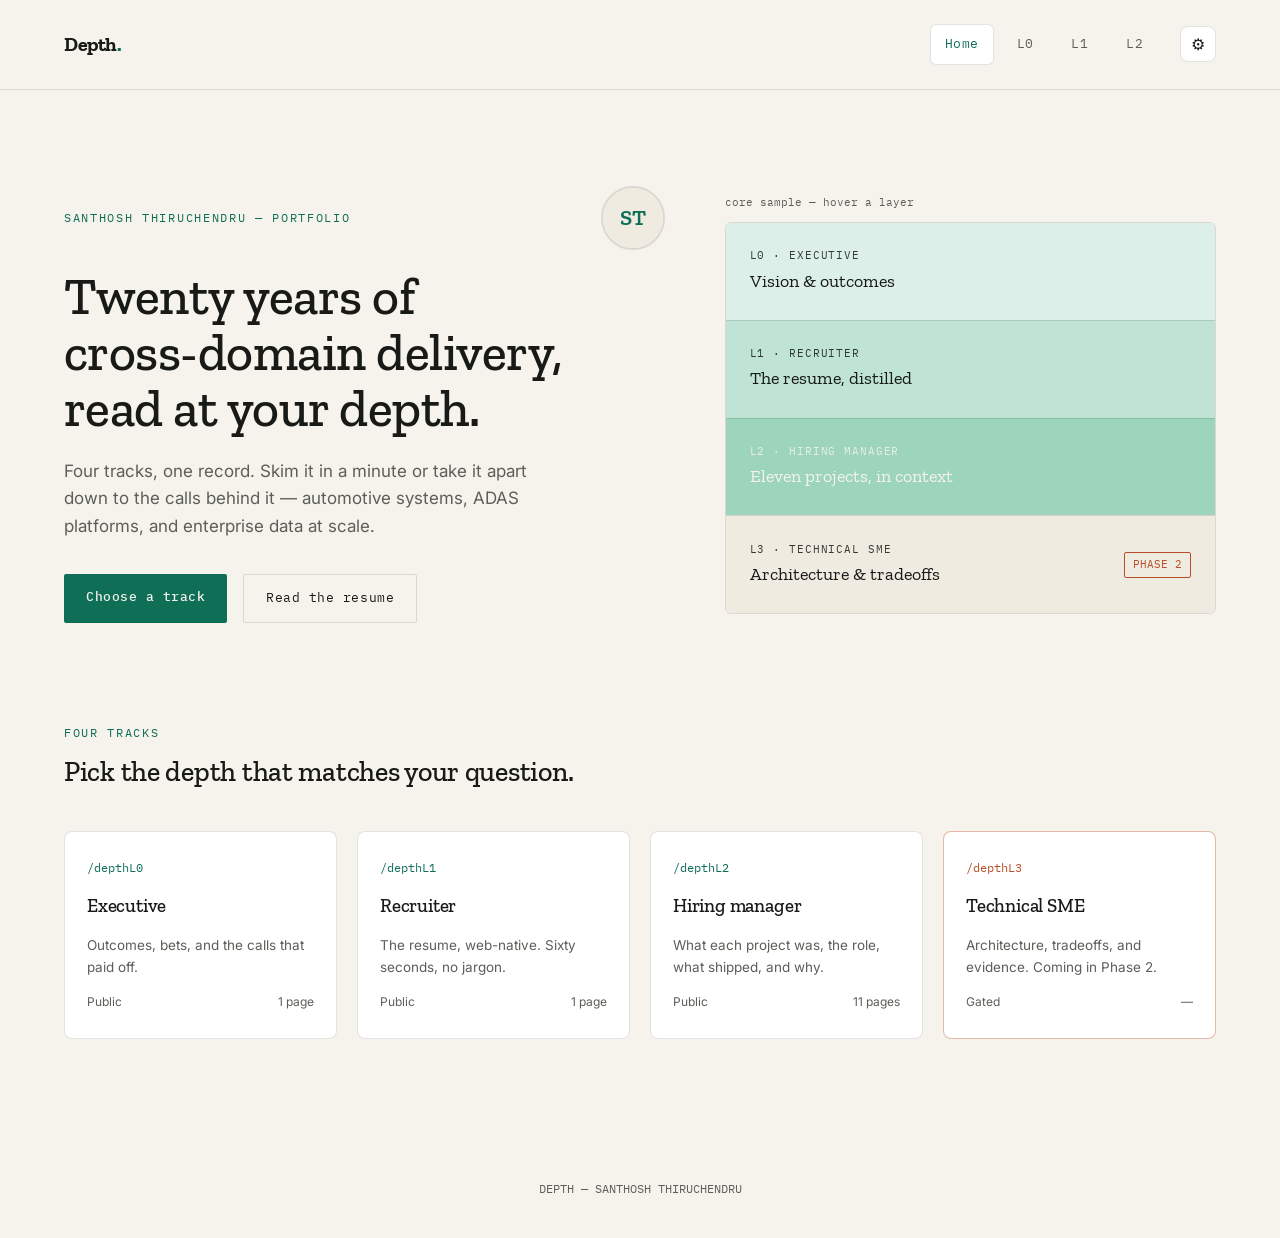
==== index.html @ c5866581 "Refactor page headers into shared component Extract L1-specific header styles into reusable .page-he" ====
<!DOCTYPE html>
<html lang="en" data-theme="teal" data-mode="dark" data-size="md" data-layout="normal" data-cb="off">
<head>
<meta charset="UTF-8">
<meta name="viewport" content="width=device-width, initial-scale=1.0">
<title>Depth — Santhosh Thiruchendru</title>
<meta name="description" content="Twenty years of cross-domain delivery, read at your depth.">
<link rel="preconnect" href="https://fonts.googleapis.com">
<link rel="preconnect" href="https://fonts.gstatic.com" crossorigin>
<link href="https://fonts.googleapis.com/css2?family=Zilla+Slab:wght@400;500;600;700&family=Inter:wght@400;500;600&family=IBM+Plex+Mono:wght@400;500&display=swap" rel="stylesheet">
<link rel="stylesheet" href="/assets/css/tokens.css">
<link rel="stylesheet" href="/assets/css/reset.css">
<link rel="stylesheet" href="/assets/css/layout.css">
<link rel="stylesheet" href="/assets/css/home.css">
</head>
<body>

<nav>
  <a class="wordmark" href="/">Depth<span>.</span></a>
  <div class="navlinks">
    <a class="tab" href="/" aria-current="true">Home</a>
    <a class="tab" href="/depthL0/">L0</a>
    <a class="tab" href="/depthL1/">L1</a>
    <a class="tab" href="/depthL2/">L2</a>
    <button class="gearbtn" id="gearbtn" aria-label="Open display settings" aria-expanded="false">⚙</button>
  </div>
</nav>

<div class="settings" id="settingsPanel" role="dialog" aria-label="Display settings">
  <h4>Color theme</h4>
  <div class="swatchrow" role="group" aria-label="Color theme">
    <button class="swatch sw-teal" data-theme="teal" aria-label="Teal theme"></button>
    <button class="swatch sw-slate" data-theme="slate" aria-label="Slate theme"></button>
    <button class="swatch sw-amber" data-theme="amber" aria-label="Amber theme"></button>
    <button class="swatch sw-forest" data-theme="forest" aria-label="Forest theme"></button>
    <button class="swatch sw-indigo" data-theme="indigo" aria-label="Indigo theme"></button>
  </div>
  <h4>Colorblind-safe mode</h4>
  <div class="togglerow"><label for="cbToggle">Blue / orange palette</label>
    <label class="switch"><input type="checkbox" id="cbToggle"><span class="slider"></span></label></div>
  <h4>Text size</h4>
  <div class="segrow" role="group" aria-label="Text size">
    <button class="seg" data-size="sm">S</button><button class="seg" data-size="md">M</button>
    <button class="seg" data-size="lg">L</button><button class="seg" data-size="xl">XL</button>
  </div>
  <h4>Layout width</h4>
  <div class="segrow" role="group" aria-label="Layout width">
    <button class="seg" data-layout="narrow">Narrow</button>
    <button class="seg" data-layout="normal">Normal</button>
    <button class="seg" data-layout="wide">Wide</button>
  </div>
  <h4>Appearance</h4>
  <div class="segrow" role="group" aria-label="Appearance mode">
    <button class="seg" data-appear="auto">Auto</button>
    <button class="seg" data-appear="light">Light</button>
    <button class="seg" data-appear="dark">Dark</button>
  </div>
  <div class="modeStatus" id="modeStatus">Auto — checking local sunrise/sunset…</div>
</div>

<main>
<section class="hero">
  <div>
    <div class="page-header" style="margin-bottom:18px;">
      <div class="page-header-text">
        <div class="eyebrow">Santhosh Thiruchendru — portfolio</div>
      </div>
      <div class="page-photo" aria-hidden="true">
        <svg viewBox="0 0 140 140" xmlns="http://www.w3.org/2000/svg">
          <rect width="140" height="140" fill="var(--bg2)"/>
          <text x="70" y="86" text-anchor="middle" font-family="Zilla Slab, serif" font-size="52" font-weight="600" fill="var(--accent)">ST</text>
        </svg>
      </div>
    </div>
    <h1>Twenty years of<br>cross-domain delivery,<br>read at your depth.</h1>
    <p>Four tracks, one record. Skim it in a minute or take it apart down to the calls behind it — automotive systems, ADAS platforms, and enterprise data at scale.</p>
    <div class="ctarow">
      <a class="btn btn-primary" href="/depthL0/">Choose a track</a>
      <a class="btn btn-ghost" href="/depthL1/">Read the resume</a>
    </div>
  </div>
  <div class="core">
    <div class="core-label">core sample — hover a layer</div>
    <div class="strata">
      <a class="band band-0" href="/depthL0/"><div><div class="tag">L0 · EXECUTIVE</div><div class="name">Vision &amp; outcomes</div></div></a>
      <a class="band band-1" href="/depthL1/"><div><div class="tag">L1 · RECRUITER</div><div class="name">The resume, distilled</div></div></a>
      <a class="band band-2" href="/depthL2/"><div><div class="tag">L2 · HIRING MANAGER</div><div class="name">Eleven projects, in context</div></div></a>
      <div class="band band-3"><div><div class="tag">L3 · TECHNICAL SME</div><div class="name">Architecture &amp; tradeoffs</div></div><div class="lock">PHASE 2</div></div>
    </div>
  </div>
</section>

<section class="tracks">
  <div class="sectionhead"><div class="eyebrow">Four tracks</div><h2>Pick the depth that matches your question.</h2></div>
  <div class="cardgrid">
    <a class="card" href="/depthL0/"><div class="path">/depthL0</div><h3>Executive</h3><p>Outcomes, bets, and the calls that paid off.</p><div class="foot"><span>Public</span><span>1 page</span></div></a>
    <a class="card" href="/depthL1/"><div class="path">/depthL1</div><h3>Recruiter</h3><p>The resume, web-native. Sixty seconds, no jargon.</p><div class="foot"><span>Public</span><span>1 page</span></div></a>
    <a class="card" href="/depthL2/"><div class="path">/depthL2</div><h3>Hiring manager</h3><p>What each project was, the role, what shipped, and why.</p><div class="foot"><span>Public</span><span>11 pages</span></div></a>
    <div class="card gated"><div class="path">/depthL3</div><h3>Technical SME</h3><p>Architecture, tradeoffs, and evidence. Coming in Phase 2.</p><div class="foot"><span>Gated</span><span>—</span></div></div>
  </div>
</section>
</main>

<footer><p>DEPTH — SANTHOSH THIRUCHENDRU</p></footer>

<script src="/assets/js/theme.js"></script>
<script src="/assets/js/sun.js"></script>
<script src="/assets/js/nav.js"></script>
</body>
</html>
---- assets/css/tokens.css ----
/* ===================================================================
   Depth — design tokens
   Theme = accent hue. Mode = light/dark neutrals. These compose
   independently so any theme works in either mode.
   =================================================================== */

/* ---- neutrals by mode ---- */
[data-mode="dark"]{
  --bg0:#10151A; --bg1:#1A2226; --bg2:#212B2F;
  --ink:#ECE8DE; --ink-muted:#9CA3A0; --line:rgba(236,232,222,0.12);
  --shadow: 0 8px 30px rgba(0,0,0,0.35);
}
[data-mode="light"]{
  --bg0:#F6F3EC; --bg1:#FFFFFF; --bg2:#EFEBE1;
  --ink:#171A16; --ink-muted:#5B5F58; --line:rgba(23,26,22,0.12);
  --shadow: 0 8px 24px rgba(23,26,22,0.08);
}

/* ---- accent + strata bands, by theme x mode ---- */
[data-theme="teal"][data-mode="dark"]{ --accent:#22A47E; --coral:#D9673C; --band1:#1B3C33; --band2:#1F5B49; --band3:#26805F; }
[data-theme="teal"][data-mode="light"]{ --accent:#0F6E56; --coral:#B84E27; --band1:#DCEFE8; --band2:#BFE3D5; --band3:#9CD4BC; }

[data-theme="slate"][data-mode="dark"]{ --accent:#6C9BD1; --coral:#D9673C; --band1:#1E2C3A; --band2:#26405A; --band3:#2E5A82; }
[data-theme="slate"][data-mode="light"]{ --accent:#2F5C91; --coral:#B84E27; --band1:#DCE6F2; --band2:#C0D4EC; --band3:#9EBFE3; }

[data-theme="amber"][data-mode="dark"]{ --accent:#D99A3C; --coral:#B14EDA; --band1:#3A2E1B; --band2:#5A461F; --band3:#826023; }
[data-theme="amber"][data-mode="light"]{ --accent:#A9660F; --coral:#8E3AB8; --band1:#F2E6D2; --band2:#ECD5A6; --band3:#E3BE72; }

[data-theme="forest"][data-mode="dark"]{ --accent:#5FA35A; --coral:#D9673C; --band1:#1E331B; --band2:#2C4E27; --band3:#3C6E34; }
[data-theme="forest"][data-mode="light"]{ --accent:#2E5F2C; --coral:#B84E27; --band1:#E1EEDF; --band2:#C6E1C2; --band3:#A5D19E; }

[data-theme="indigo"][data-mode="dark"]{ --accent:#8B7FD1; --coral:#D99A3C; --band1:#251E3A; --band2:#332B57; --band3:#453A7D; }
[data-theme="indigo"][data-mode="light"]{ --accent:#5A4CA0; --coral:#A9660F; --band1:#E7E3F5; --band2:#D2C9ED; --band3:#B7A8E1; }

/* ---- colorblind-safe override (fixed blue / orange, layers on top of any theme) ---- */
[data-cb="on"][data-mode="dark"]{ --accent:#4C93FF; --coral:#F5A524; }
[data-cb="on"][data-mode="light"]{ --accent:#1D5FD1; --coral:#B36B00; }

/* ---- text size ---- */
[data-size="sm"]{ --fs:14.5px; }
[data-size="md"]{ --fs:16px; }
[data-size="lg"]{ --fs:18px; }
[data-size="xl"]{ --fs:20.5px; }

/* ---- layout width ---- */
[data-layout="narrow"]{ --cw:720px; }
[data-layout="normal"]{ --cw:1080px; }
[data-layout="wide"]{ --cw:1320px; }
---- assets/css/layout.css ----
/* ---------- NAV ---------- */
nav{
  display:flex; justify-content:space-between; align-items:center; padding:24px 64px;
  border-bottom:1px solid var(--line); position:sticky; top:0;
  background:color-mix(in srgb, var(--bg0) 90%, transparent); backdrop-filter:blur(6px); z-index:20;
}
.wordmark{ font-family:'Zilla Slab', serif; font-size:1.25rem; font-weight:700; letter-spacing:-0.02em; text-decoration:none; }
.wordmark span{ color:var(--accent); }
.navlinks{ display:flex; gap:8px; align-items:center; }
.navlinks a.tab{
  font-family:'IBM Plex Mono', monospace; font-size:0.8125rem; letter-spacing:0.03em; color:var(--ink-muted);
  text-decoration:none; padding:9px 14px; border-radius:6px; border:1px solid transparent;
}
.navlinks a.tab[aria-current="true"]{ background:var(--bg1); color:var(--accent); border-color:var(--line); }
.gearbtn{ background:var(--bg1); border:1px solid var(--line); color:var(--ink); width:36px; height:36px; border-radius:8px; cursor:pointer; font-size:1rem; margin-left:14px; }

/* ---------- settings panel ---------- */
.settings{
  position:fixed; top:74px; right:64px; width:300px; background:var(--bg1); border:1px solid var(--line);
  border-radius:12px; padding:20px; box-shadow:var(--shadow); z-index:30; display:none;
}
.settings.open{ display:block; }
.settings h4{ font-family:'IBM Plex Mono',monospace; font-size:0.7rem; letter-spacing:0.1em; text-transform:uppercase; color:var(--ink-muted); margin:14px 0 8px; }
.settings h4:first-child{ margin-top:0; }
.swatchrow{ display:flex; gap:8px; flex-wrap:wrap; }
.swatch{ width:28px; height:28px; border-radius:50%; border:2px solid transparent; cursor:pointer; padding:0; }
.swatch[aria-pressed="true"]{ border-color:var(--ink); }
.sw-teal{background:#22A47E;} .sw-slate{background:#6C9BD1;} .sw-amber{background:#D99A3C;} .sw-forest{background:#5FA35A;} .sw-indigo{background:#8B7FD1;}
.segrow{ display:flex; gap:6px; }
.seg{ flex:1; font-family:'IBM Plex Mono',monospace; font-size:0.72rem; padding:7px 4px; border-radius:6px; border:1px solid var(--line); background:var(--bg2); color:var(--ink-muted); cursor:pointer; }
.seg[aria-pressed="true"]{ background:var(--accent); color:var(--bg0); border-color:var(--accent); }
.togglerow{ display:flex; align-items:center; justify-content:space-between; }
.togglerow label{ font-size:0.85rem; }
.modeStatus{ font-family:'IBM Plex Mono',monospace; font-size:0.68rem; color:var(--ink-muted); margin-top:8px; line-height:1.5; }
.switch{ position:relative; width:38px; height:22px; }
.switch input{ opacity:0; width:0; height:0; }
.slider{ position:absolute; inset:0; background:var(--bg2); border:1px solid var(--line); border-radius:22px; cursor:pointer; transition:.2s; }
.slider::before{ content:""; position:absolute; width:16px; height:16px; left:2px; top:2px; background:var(--ink-muted); border-radius:50%; transition:.2s; }
input:checked + .slider{ background:var(--accent); }
input:checked + .slider::before{ transform:translateX(16px); background:var(--bg0); }

/* ---------- shared "screen" wrapper used by L0 / L1 / L2 ---------- */
.divider{ display:flex; align-items:center; gap:18px; padding:0 64px; max-width:1280px; margin:60px auto 0; }
.divider .line{ flex:1; height:1px; background:var(--line); }
.divider .label{ font-family:'IBM Plex Mono', monospace; font-size:0.6875rem; color:var(--ink-muted); letter-spacing:0.1em; text-transform:uppercase; }
.screenwrap{ padding:24px 64px 100px; max-width:1280px; margin:0 auto; }
.screen{ background:var(--bg1); border:1px solid var(--line); border-radius:10px; overflow:hidden; }
.screen-chrome{ display:flex; gap:6px; padding:14px 18px; border-bottom:1px solid var(--line); }
.dot{ width:9px; height:9px; border-radius:50%; background:var(--line); }

footer{ text-align:center; padding:40px; color:var(--ink-muted); font-size:0.75rem; font-family:'IBM Plex Mono',monospace; }

/* ---------- shared photo header, used on home / L0 / L1 / L2 ---------- */
.page-header{ display:flex; justify-content:space-between; align-items:flex-start; gap:32px; margin-bottom:6px; }
.page-header-text{ flex:1; min-width:0; }
.page-photo{ flex-shrink:0; width:120px; height:120px; border-radius:50%; overflow:hidden; border:2px solid var(--line); }
.page-photo svg{ display:block; width:100%; height:100%; }

@media (max-width:900px){
  nav{ padding:18px 24px; }
  .divider,.screenwrap{ padding-left:24px; padding-right:24px; }
  .settings{ right:20px; left:20px; width:auto; }
  .page-header{ flex-direction:column-reverse; align-items:flex-start; gap:20px; }
  .page-photo{ width:88px; height:88px; }
}
---- assets/css/home.css ----
.hero{ display:grid; grid-template-columns:1.1fr 0.9fr; gap:60px; padding:96px 64px 80px; max-width:1280px; margin:0 auto; align-items:center; }
.hero h1{ font-size:3.25rem; line-height:1.08; margin:18px 0 22px; }
.hero p{ font-size:1.0625rem; color:var(--ink-muted); max-width:46ch; }
.ctarow{ display:flex; gap:16px; margin-top:34px; }
.btn{ font-family:'IBM Plex Mono', monospace; font-size:0.8125rem; letter-spacing:0.04em; padding:13px 22px; border-radius:2px; text-decoration:none; display:inline-block; border:none; cursor:pointer; }
.btn-primary{ background:var(--accent); color:var(--bg0); font-weight:500; }
.btn-ghost{ border:1px solid var(--line); color:var(--ink); background:none; }

.core{ position:relative; height:420px; display:flex; flex-direction:column; }
.core-label{ font-family:'IBM Plex Mono',monospace; font-size:0.6875rem; color:var(--ink-muted); margin-bottom:10px; }
.strata{ flex:1; border-radius:6px; overflow:hidden; border:1px solid var(--line); display:flex; flex-direction:column; }
.band{ position:relative; flex:1; display:flex; align-items:center; padding:0 24px; border-top:1px solid var(--line); transition:flex .25s ease; text-decoration:none; }
.band:first-child{ border-top:none; }
.band:hover{ flex:1.5; }
.band .tag{ font-family:'IBM Plex Mono', monospace; font-size:0.6875rem; letter-spacing:0.08em; opacity:.85; }
.band .name{ font-family:'Zilla Slab', serif; font-size:1.125rem; margin-top:2px; }
.band-0{ background:var(--band1); color:var(--ink); }
.band-1{ background:var(--band2); color:var(--ink); }
.band-2{ background:var(--band3); color:var(--bg0); }
.band-3{ background:var(--bg2); color:var(--ink); display:flex; justify-content:space-between; align-items:center; cursor:default; }
.band-3 .lock{ font-family:'IBM Plex Mono', monospace; font-size:0.6875rem; color:var(--coral); border:1px solid var(--coral); padding:3px 8px; border-radius:2px; }

.tracks{ max-width:1280px; margin:0 auto; padding:20px 64px 100px; }
.tracks .sectionhead{ margin-bottom:36px; }
.tracks .sectionhead h2{ font-size:1.75rem; margin-top:8px; }
.cardgrid{ display:grid; grid-template-columns:repeat(4,1fr); gap:20px; }
.card{ background:var(--bg1); border:1px solid var(--line); border-radius:8px; padding:26px 22px; display:flex; flex-direction:column; gap:14px; min-height:200px; text-decoration:none; color:var(--ink); }
.card .path{ font-family:'IBM Plex Mono', monospace; font-size:0.75rem; color:var(--accent); }
.card h3{ font-size:1.1875rem; }
.card p{ font-size:0.8438rem; color:var(--ink-muted); flex:1; }
.card .foot{ font-size:0.75rem; color:var(--ink-muted); display:flex; justify-content:space-between; align-items:center; }
.card.gated{ border-color:color-mix(in srgb, var(--coral) 40%, transparent); }
.card.gated .path{ color:var(--coral); }

@media (max-width:900px){
  .hero{ grid-template-columns:1fr; padding:56px 24px; }
  .cardgrid{ grid-template-columns:1fr 1fr; }
  .tracks{ padding:20px 24px 60px; }
}

/* photo is compact in the hero — it sits above a large headline, shouldn't compete */
.hero .page-photo{ width:64px; height:64px; }
.hero .page-header{ align-items:center; }
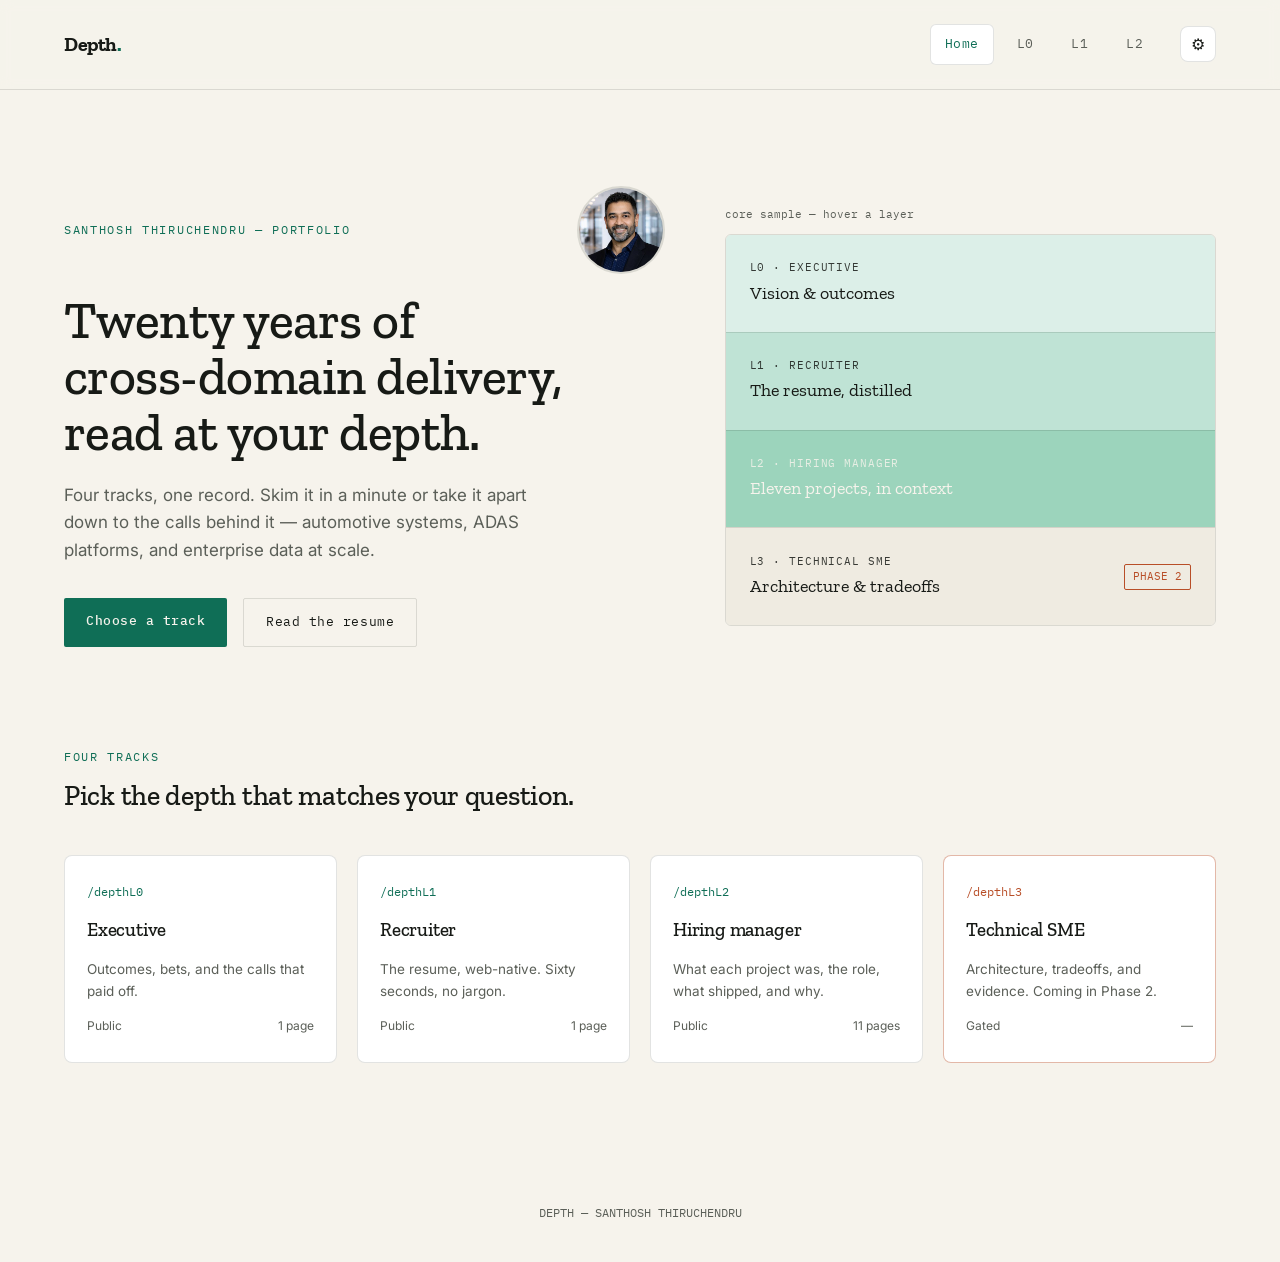
==== commit 9034452a: "Replace SVG avatars with headshot image Replace placeholder SVG initials with an actual headshot pho" ====
--- a/index.html
+++ b/index.html
@@ -66,10 +66,7 @@
         <div class="eyebrow">Santhosh Thiruchendru — portfolio</div>
       </div>
       <div class="page-photo" aria-hidden="true">
-        <svg viewBox="0 0 140 140" xmlns="http://www.w3.org/2000/svg">
-          <rect width="140" height="140" fill="var(--bg2)"/>
-          <text x="70" y="86" text-anchor="middle" font-family="Zilla Slab, serif" font-size="52" font-weight="600" fill="var(--accent)">ST</text>
-        </svg>
+        <img src="/assets/img/headshot.jpg" alt="Santhosh Thiruchendru" loading="lazy">
       </div>
     </div>
     <h1>Twenty years of<br>cross-domain delivery,<br>read at your depth.</h1>
--- a/assets/css/layout.css
+++ b/assets/css/layout.css
@@ -53,13 +53,13 @@
 /* ---------- shared photo header, used on home / L0 / L1 / L2 ---------- */
 .page-header{ display:flex; justify-content:space-between; align-items:flex-start; gap:32px; margin-bottom:6px; }
 .page-header-text{ flex:1; min-width:0; }
-.page-photo{ flex-shrink:0; width:120px; height:120px; border-radius:50%; overflow:hidden; border:2px solid var(--line); }
-.page-photo svg{ display:block; width:100%; height:100%; }
+.page-photo{ flex-shrink:0; width:160px; height:160px; border-radius:50%; overflow:hidden; border:2px solid var(--line); }
+.page-photo svg, .page-photo img{ display:block; width:100%; height:100%; object-fit:cover; }
 
 @media (max-width:900px){
   nav{ padding:18px 24px; }
   .divider,.screenwrap{ padding-left:24px; padding-right:24px; }
   .settings{ right:20px; left:20px; width:auto; }
   .page-header{ flex-direction:column-reverse; align-items:flex-start; gap:20px; }
-  .page-photo{ width:88px; height:88px; }
+  .page-photo{ width:110px; height:110px; }
 }
--- a/assets/css/home.css
+++ b/assets/css/home.css
@@ -39,5 +39,5 @@
 }
 
 /* photo is compact in the hero — it sits above a large headline, shouldn't compete */
-.hero .page-photo{ width:64px; height:64px; }
+.hero .page-photo{ width:88px; height:88px; }
 .hero .page-header{ align-items:center; }
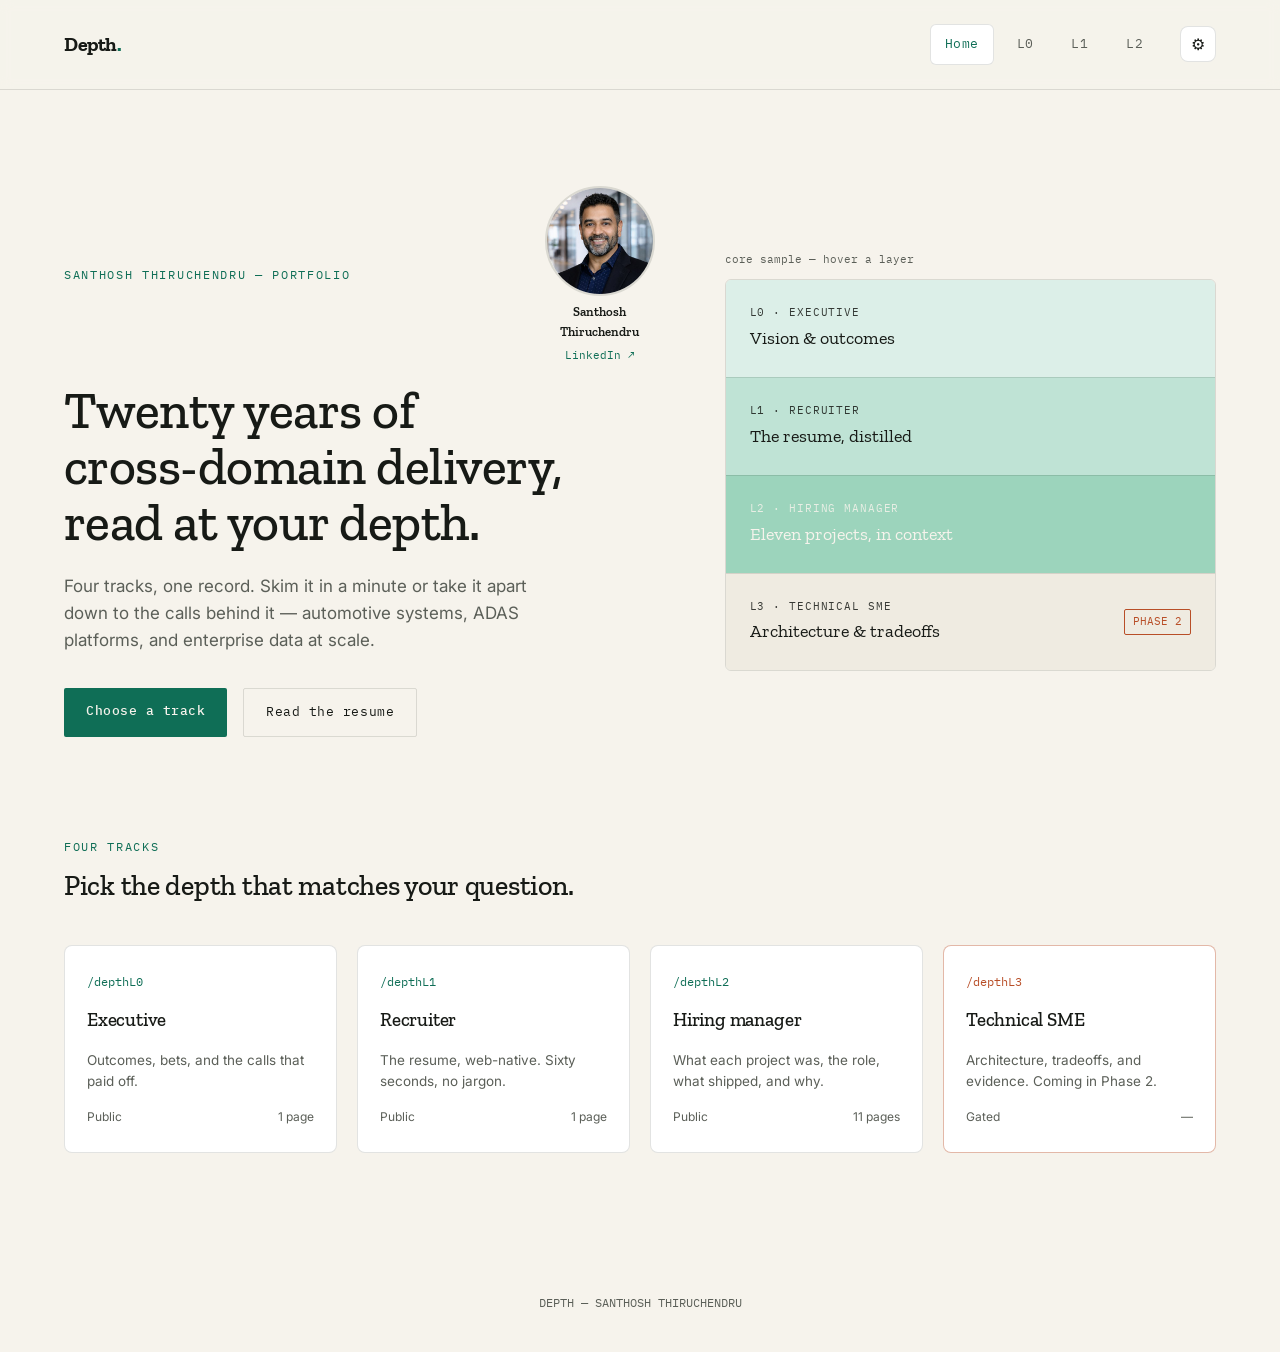
==== commit 7e1b6706: "Add certification badges and expand header with bio Introduces a certification badges system with dy" ====
--- a/index.html
+++ b/index.html
@@ -65,8 +65,14 @@
       <div class="page-header-text">
         <div class="eyebrow">Santhosh Thiruchendru — portfolio</div>
       </div>
-      <div class="page-photo" aria-hidden="true">
-        <img src="/assets/img/headshot.jpg" alt="Santhosh Thiruchendru" loading="lazy">
+      <div class="page-photo-wrap">
+        <div class="page-photo">
+          <img src="/assets/img/headshot.jpg" alt="Santhosh Thiruchendru" loading="lazy">
+        </div>
+        <div class="page-bio">
+          <div class="bio-name">Santhosh Thiruchendru</div>
+          <a class="bio-link" href="https://linkedin.com/in/s-thiru" target="_blank" rel="noopener">LinkedIn &#8599;</a>
+        </div>
       </div>
     </div>
     <h1>Twenty years of<br>cross-domain delivery,<br>read at your depth.</h1>
@@ -98,10 +104,13 @@
 </section>
 </main>
 
+<div class="badges" id="badgeRow"></div>
+
 <footer><p>DEPTH — SANTHOSH THIRUCHENDRU</p></footer>
 
 <script src="/assets/js/theme.js"></script>
 <script src="/assets/js/sun.js"></script>
 <script src="/assets/js/nav.js"></script>
+<script src="/assets/js/badges.js"></script>
 </body>
 </html>
--- a/assets/css/layout.css
+++ b/assets/css/layout.css
@@ -53,13 +53,28 @@
 /* ---------- shared photo header, used on home / L0 / L1 / L2 ---------- */
 .page-header{ display:flex; justify-content:space-between; align-items:flex-start; gap:32px; margin-bottom:6px; }
 .page-header-text{ flex:1; min-width:0; }
-.page-photo{ flex-shrink:0; width:160px; height:160px; border-radius:50%; overflow:hidden; border:2px solid var(--line); }
+.page-photo-wrap{ flex-shrink:0; width:220px; display:flex; flex-direction:column; align-items:center; text-align:center; gap:10px; }
+.page-photo{ width:200px; height:200px; border-radius:50%; overflow:hidden; border:2px solid var(--line); }
 .page-photo svg, .page-photo img{ display:block; width:100%; height:100%; object-fit:cover; }
+.page-bio{ display:flex; flex-direction:column; align-items:center; gap:4px; }
+.bio-name{ font-family:'Zilla Slab',serif; font-weight:600; font-size:1rem; color:var(--ink); }
+.bio-link{ font-family:'IBM Plex Mono',monospace; font-size:0.75rem; color:var(--accent); text-decoration:none; }
+.bio-link:hover{ text-decoration:underline; }
+.bio-edu{ font-size:0.68rem; line-height:1.55; color:var(--ink-muted); max-width:210px; }
+
+/* ---------- certification badges, shown above the footer on every page ---------- */
+.badges{ display:flex; flex-wrap:wrap; justify-content:center; align-items:center; gap:28px; padding:36px 24px; border-top:1px solid var(--line); }
+.badges img{ height:64px; width:auto; opacity:0.88; transition:opacity .2s ease; }
+.badges img:hover{ opacity:1; }
+.badges:empty{ display:none; }
 
 @media (max-width:900px){
   nav{ padding:18px 24px; }
   .divider,.screenwrap{ padding-left:24px; padding-right:24px; }
   .settings{ right:20px; left:20px; width:auto; }
-  .page-header{ flex-direction:column-reverse; align-items:flex-start; gap:20px; }
-  .page-photo{ width:110px; height:110px; }
+  .page-header{ flex-direction:column-reverse; align-items:center; gap:20px; }
+  .page-photo-wrap{ width:auto; }
+  .page-photo{ width:140px; height:140px; }
+  .badges{ gap:20px; padding:28px 20px; }
+  .badges img{ height:52px; }
 }
--- a/assets/css/home.css
+++ b/assets/css/home.css
@@ -38,6 +38,9 @@
   .tracks{ padding:20px 24px 60px; }
 }
 
-/* photo is compact in the hero — it sits above a large headline, shouldn't compete */
-.hero .page-photo{ width:88px; height:88px; }
+/* photo + bio are compact in the hero — it sits above a large headline, shouldn't compete */
+.hero .page-photo{ width:110px; height:110px; }
+.hero .page-photo-wrap{ width:130px; gap:6px; }
+.hero .bio-name{ font-size:0.8rem; }
+.hero .bio-link{ font-size:0.68rem; }
 .hero .page-header{ align-items:center; }
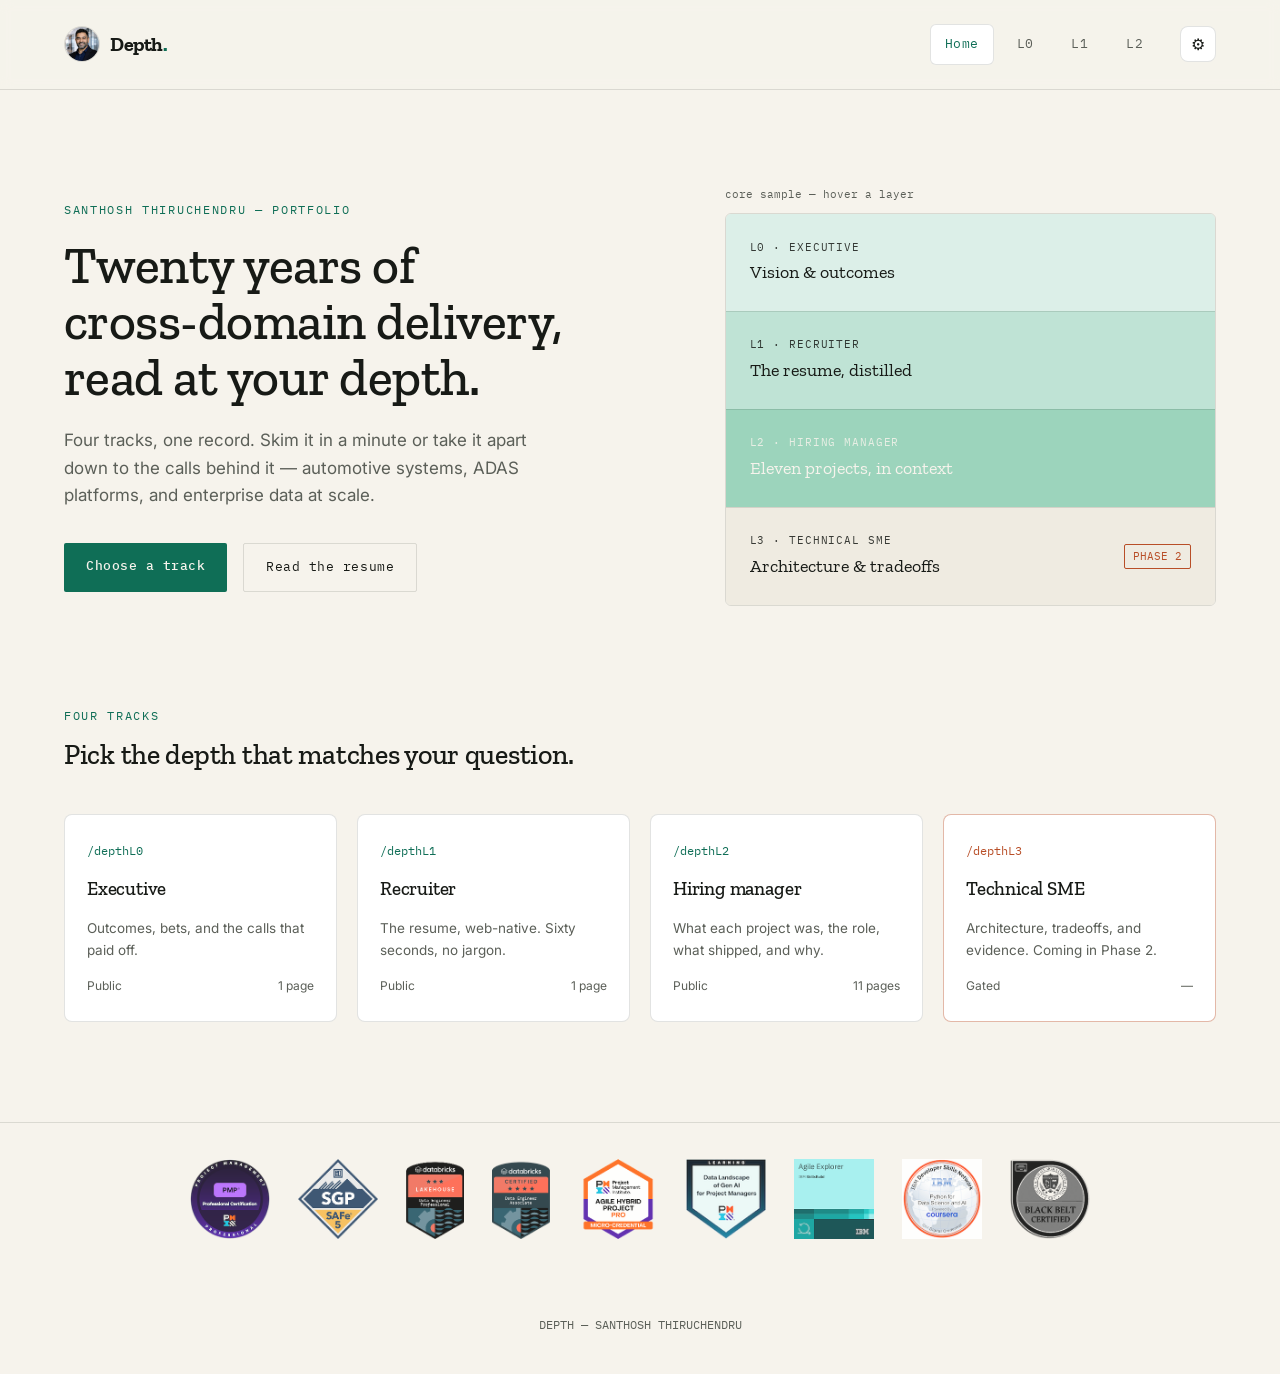
==== commit 84e05c52: "Move profile photo to navbar, inline bio section Refactor layout structure: moved profile photo from" ====
--- a/index.html
+++ b/index.html
@@ -16,7 +16,7 @@
 <body>
 
 <nav>
-  <a class="wordmark" href="/">Depth<span>.</span></a>
+  <a class="navbrand" href="/"><span class="navphoto"><img src="/assets/img/headshot.jpg" alt=""></span><span class="wordmark">Depth<span>.</span></span></a>
   <div class="navlinks">
     <a class="tab" href="/" aria-current="true">Home</a>
     <a class="tab" href="/depthL0/">L0</a>
@@ -61,20 +61,7 @@
 <main>
 <section class="hero">
   <div>
-    <div class="page-header" style="margin-bottom:18px;">
-      <div class="page-header-text">
-        <div class="eyebrow">Santhosh Thiruchendru — portfolio</div>
-      </div>
-      <div class="page-photo-wrap">
-        <div class="page-photo">
-          <img src="/assets/img/headshot.jpg" alt="Santhosh Thiruchendru" loading="lazy">
-        </div>
-        <div class="page-bio">
-          <div class="bio-name">Santhosh Thiruchendru</div>
-          <a class="bio-link" href="https://linkedin.com/in/s-thiru" target="_blank" rel="noopener">LinkedIn &#8599;</a>
-        </div>
-      </div>
-    </div>
+    <div class="eyebrow">Santhosh Thiruchendru — portfolio</div>
     <h1>Twenty years of<br>cross-domain delivery,<br>read at your depth.</h1>
     <p>Four tracks, one record. Skim it in a minute or take it apart down to the calls behind it — automotive systems, ADAS platforms, and enterprise data at scale.</p>
     <div class="ctarow">
--- a/assets/css/layout.css
+++ b/assets/css/layout.css
@@ -4,7 +4,10 @@
   border-bottom:1px solid var(--line); position:sticky; top:0;
   background:color-mix(in srgb, var(--bg0) 90%, transparent); backdrop-filter:blur(6px); z-index:20;
 }
-.wordmark{ font-family:'Zilla Slab', serif; font-size:1.25rem; font-weight:700; letter-spacing:-0.02em; text-decoration:none; }
+.navbrand{ display:flex; align-items:center; gap:10px; text-decoration:none; }
+.navbrand .navphoto{ width:36px; height:36px; border-radius:50%; overflow:hidden; border:1.5px solid var(--line); flex-shrink:0; }
+.navbrand .navphoto img{ display:block; width:100%; height:100%; object-fit:cover; }
+.wordmark{ font-family:'Zilla Slab', serif; font-size:1.25rem; font-weight:700; letter-spacing:-0.02em; }
 .wordmark span{ color:var(--accent); }
 .navlinks{ display:flex; gap:8px; align-items:center; }
 .navlinks a.tab{
@@ -51,20 +54,19 @@
 footer{ text-align:center; padding:40px; color:var(--ink-muted); font-size:0.75rem; font-family:'IBM Plex Mono',monospace; }
 
 /* ---------- shared photo header, used on home / L0 / L1 / L2 ---------- */
-.page-header{ display:flex; justify-content:space-between; align-items:flex-start; gap:32px; margin-bottom:6px; }
-.page-header-text{ flex:1; min-width:0; }
-.page-photo-wrap{ flex-shrink:0; width:220px; display:flex; flex-direction:column; align-items:center; text-align:center; gap:10px; }
-.page-photo{ width:200px; height:200px; border-radius:50%; overflow:hidden; border:2px solid var(--line); }
-.page-photo svg, .page-photo img{ display:block; width:100%; height:100%; object-fit:cover; }
-.page-bio{ display:flex; flex-direction:column; align-items:center; gap:4px; }
-.bio-name{ font-family:'Zilla Slab',serif; font-weight:600; font-size:1rem; color:var(--ink); }
+.page-header{ margin-bottom:6px; }
+.page-header-text{ min-width:0; }
+.page-bio-inline{ display:flex; align-items:baseline; flex-wrap:wrap; gap:10px; margin:10px 0 18px; }
+.bio-name{ font-family:'Zilla Slab',serif; font-weight:600; font-size:0.95rem; color:var(--ink); }
 .bio-link{ font-family:'IBM Plex Mono',monospace; font-size:0.75rem; color:var(--accent); text-decoration:none; }
 .bio-link:hover{ text-decoration:underline; }
-.bio-edu{ font-size:0.68rem; line-height:1.55; color:var(--ink-muted); max-width:210px; }
+.bio-edu{ display:flex; flex-wrap:wrap; gap:4px 14px; font-size:0.75rem; color:var(--ink-muted); width:100%; margin-top:2px; }
+.bio-edu-item{ white-space:nowrap; }
+.bio-edu-item::before{ content:"—"; margin-right:6px; color:var(--accent); }
 
 /* ---------- certification badges, shown above the footer on every page ---------- */
 .badges{ display:flex; flex-wrap:wrap; justify-content:center; align-items:center; gap:28px; padding:36px 24px; border-top:1px solid var(--line); }
-.badges img{ height:64px; width:auto; opacity:0.88; transition:opacity .2s ease; }
+.badges img{ height:80px; width:auto; opacity:0.88; transition:opacity .2s ease; }
 .badges img:hover{ opacity:1; }
 .badges:empty{ display:none; }
 
@@ -72,9 +74,8 @@
   nav{ padding:18px 24px; }
   .divider,.screenwrap{ padding-left:24px; padding-right:24px; }
   .settings{ right:20px; left:20px; width:auto; }
-  .page-header{ flex-direction:column-reverse; align-items:center; gap:20px; }
-  .page-photo-wrap{ width:auto; }
-  .page-photo{ width:140px; height:140px; }
+  .bio-edu{ gap:2px; }
+  .bio-edu-item{ white-space:normal; }
   .badges{ gap:20px; padding:28px 20px; }
-  .badges img{ height:52px; }
+  .badges img{ height:64px; }
 }
--- a/assets/css/home.css
+++ b/assets/css/home.css
@@ -37,10 +37,3 @@
   .cardgrid{ grid-template-columns:1fr 1fr; }
   .tracks{ padding:20px 24px 60px; }
 }
-
-/* photo + bio are compact in the hero — it sits above a large headline, shouldn't compete */
-.hero .page-photo{ width:110px; height:110px; }
-.hero .page-photo-wrap{ width:130px; gap:6px; }
-.hero .bio-name{ font-size:0.8rem; }
-.hero .bio-link{ font-size:0.68rem; }
-.hero .page-header{ align-items:center; }
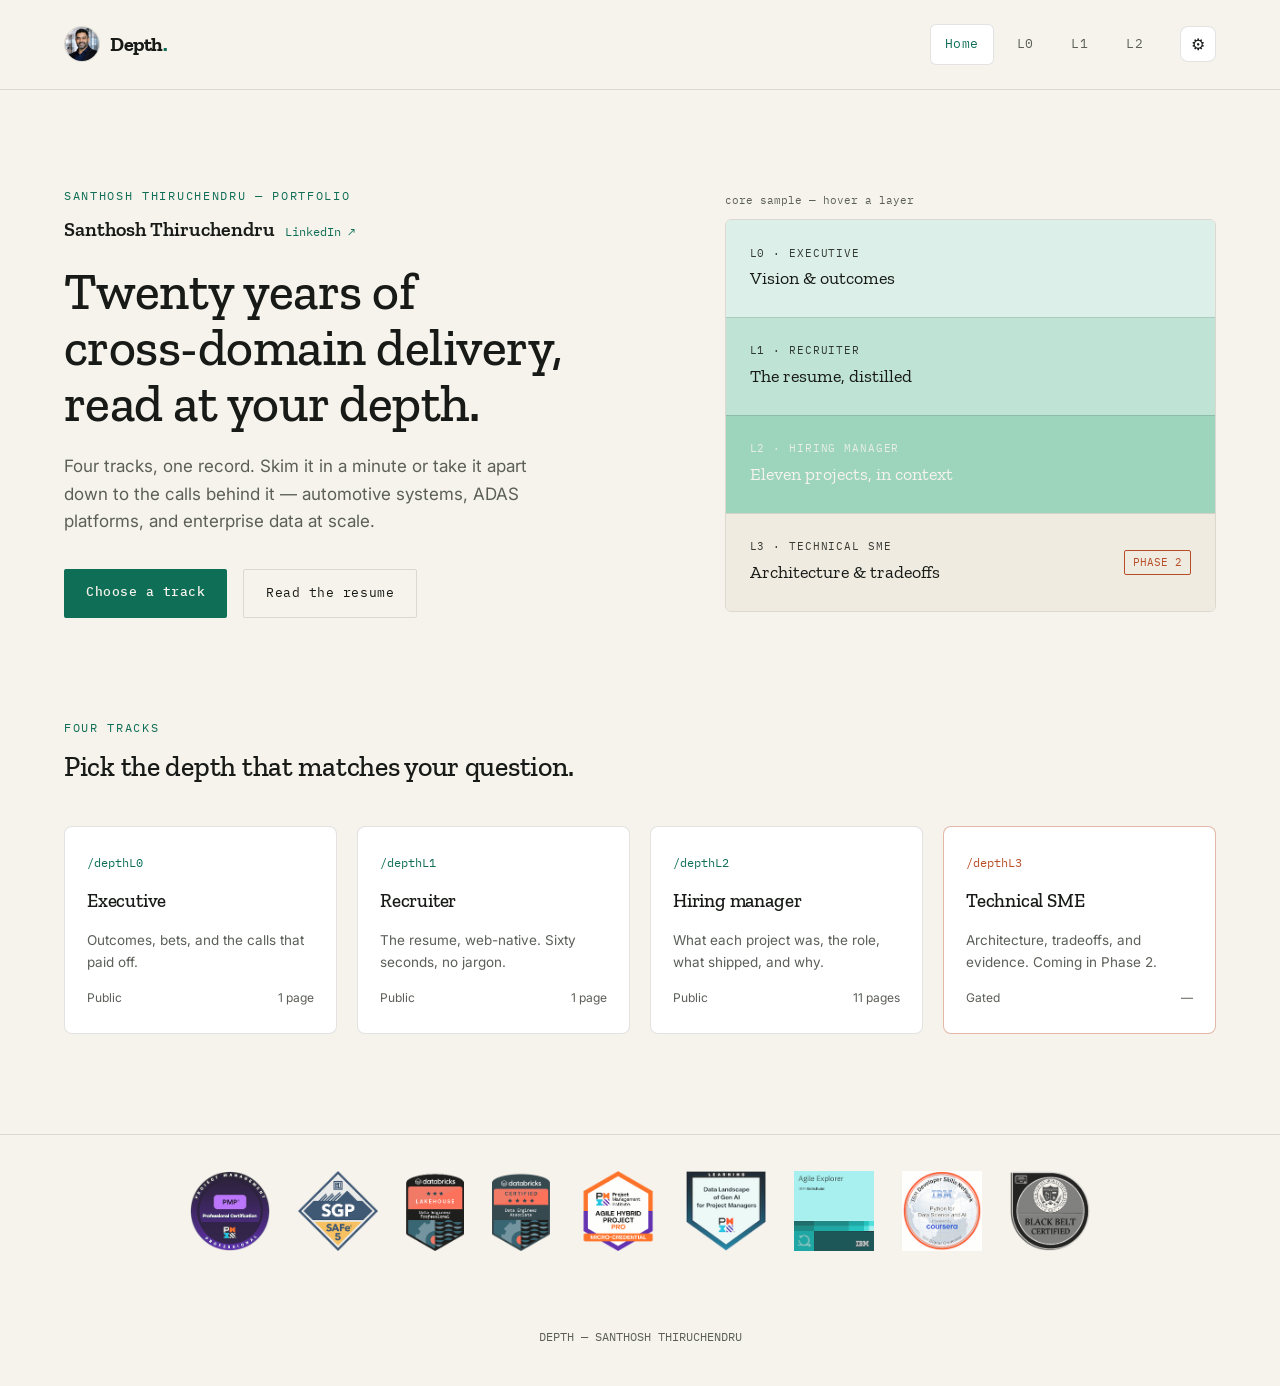
==== commit 2483d22d: "Enhance portfolio header with company links Split project organization display into separate company" ====
--- a/index.html
+++ b/index.html
@@ -62,6 +62,10 @@
 <section class="hero">
   <div>
     <div class="eyebrow">Santhosh Thiruchendru — portfolio</div>
+    <div class="page-bio-inline" style="margin:8px 0 4px;">
+      <span class="bio-name">Santhosh Thiruchendru</span>
+      <a class="bio-link" href="https://linkedin.com/in/s-thiru" target="_blank" rel="noopener">LinkedIn &#8599;</a>
+    </div>
     <h1>Twenty years of<br>cross-domain delivery,<br>read at your depth.</h1>
     <p>Four tracks, one record. Skim it in a minute or take it apart down to the calls behind it — automotive systems, ADAS platforms, and enterprise data at scale.</p>
     <div class="ctarow">
--- a/assets/css/layout.css
+++ b/assets/css/layout.css
@@ -47,7 +47,10 @@
 .divider .line{ flex:1; height:1px; background:var(--line); }
 .divider .label{ font-family:'IBM Plex Mono', monospace; font-size:0.6875rem; color:var(--ink-muted); letter-spacing:0.1em; text-transform:uppercase; }
 .screenwrap{ padding:24px 64px 100px; max-width:1280px; margin:0 auto; }
-.screen{ background:var(--bg1); border:1px solid var(--line); border-radius:10px; overflow:hidden; }
+.screen{ background:var(--bg1); border:1px solid var(--line); border-radius:10px; overflow:hidden; position:relative; }
+.screen-photo{ position:absolute; top:0; right:0; width:290px; height:230px; z-index:1; }
+.screen-photo img{ display:block; width:100%; height:100%; object-fit:cover; }
+@media (max-width:900px){ .screen-photo{ display:none; } }
 .screen-chrome{ display:flex; gap:6px; padding:14px 18px; border-bottom:1px solid var(--line); }
 .dot{ width:9px; height:9px; border-radius:50%; background:var(--line); }
 
@@ -57,7 +60,7 @@
 .page-header{ margin-bottom:6px; }
 .page-header-text{ min-width:0; }
 .page-bio-inline{ display:flex; align-items:baseline; flex-wrap:wrap; gap:10px; margin:10px 0 18px; }
-.bio-name{ font-family:'Zilla Slab',serif; font-weight:600; font-size:0.95rem; color:var(--ink); }
+.bio-name{ font-family:'Zilla Slab',serif; font-weight:600; font-size:1.25rem; color:var(--ink); }
 .bio-link{ font-family:'IBM Plex Mono',monospace; font-size:0.75rem; color:var(--accent); text-decoration:none; }
 .bio-link:hover{ text-decoration:underline; }
 .bio-edu{ display:flex; flex-wrap:wrap; gap:4px 14px; font-size:0.75rem; color:var(--ink-muted); width:100%; margin-top:2px; }
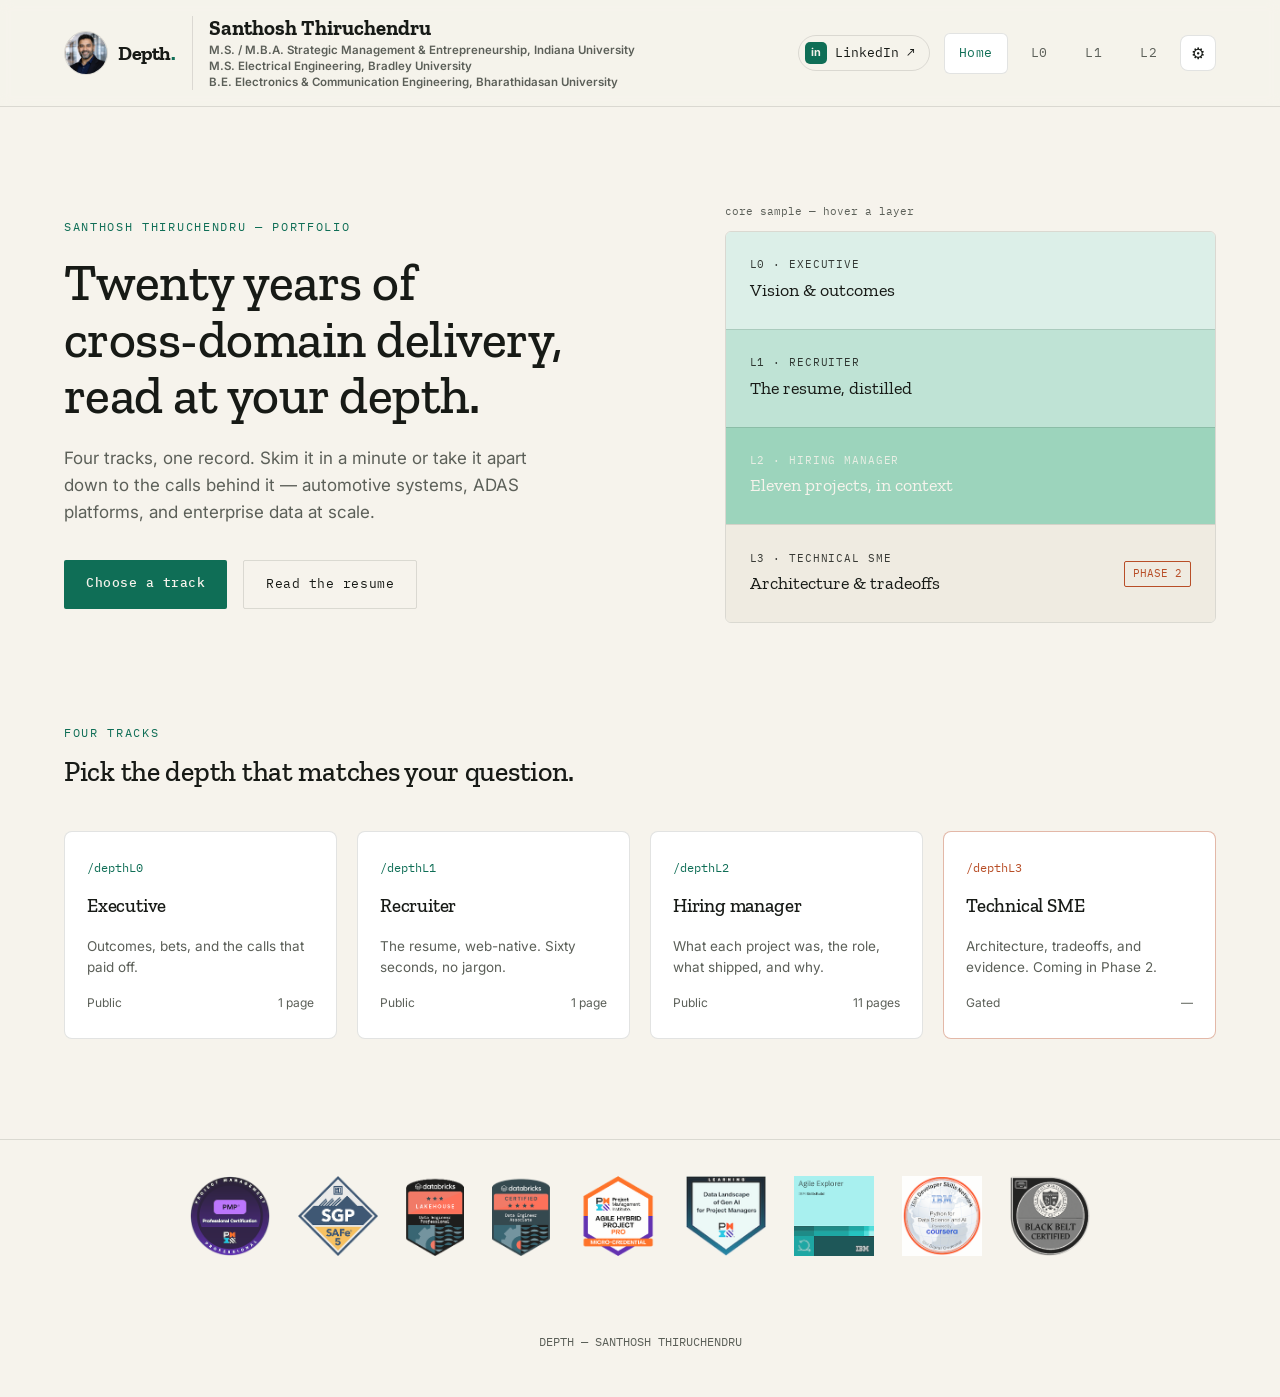
==== commit ab74a44e: "Redesign nav with identity section and consolidate bio Move name, education, and LinkedIn to persist" ====
--- a/index.html
+++ b/index.html
@@ -16,13 +16,26 @@
 <body>
 
 <nav>
-  <a class="navbrand" href="/"><span class="navphoto"><img src="/assets/img/headshot.jpg" alt=""></span><span class="wordmark">Depth<span>.</span></span></a>
-  <div class="navlinks">
+  <div class="nav-left">
+    <a class="navbrand" href="/"><span class="navphoto"><img src="/assets/img/headshot.jpg" alt=""></span><span class="wordmark">Depth<span>.</span></span></a>
+    <div class="nav-identity">
+      <span class="nav-name">Santhosh Thiruchendru</span>
+      <div class="nav-edu">
+        <span>M.S. / M.B.A. Strategic Management &amp; Entrepreneurship, Indiana University</span>
+        <span>M.S. Electrical Engineering, Bradley University</span>
+        <span>B.E. Electronics &amp; Communication Engineering, Bharathidasan University</span>
+      </div>
+    </div>
+  </div>
+  <div class="nav-right">
+    <a class="nav-linkedin" href="https://linkedin.com/in/s-thiru" target="_blank" rel="noopener"><span class="li-icon">in</span><span>LinkedIn &#8599;</span></a>
+    <div class="navlinks">
     <a class="tab" href="/" aria-current="true">Home</a>
     <a class="tab" href="/depthL0/">L0</a>
     <a class="tab" href="/depthL1/">L1</a>
     <a class="tab" href="/depthL2/">L2</a>
     <button class="gearbtn" id="gearbtn" aria-label="Open display settings" aria-expanded="false">⚙</button>
+    </div>
   </div>
 </nav>
 
@@ -62,10 +75,7 @@
 <section class="hero">
   <div>
     <div class="eyebrow">Santhosh Thiruchendru — portfolio</div>
-    <div class="page-bio-inline" style="margin:8px 0 4px;">
-      <span class="bio-name">Santhosh Thiruchendru</span>
-      <a class="bio-link" href="https://linkedin.com/in/s-thiru" target="_blank" rel="noopener">LinkedIn &#8599;</a>
-    </div>
+
     <h1>Twenty years of<br>cross-domain delivery,<br>read at your depth.</h1>
     <p>Four tracks, one record. Skim it in a minute or take it apart down to the calls behind it — automotive systems, ADAS platforms, and enterprise data at scale.</p>
     <div class="ctarow">
@@ -97,11 +107,12 @@
 
 <div class="badges" id="badgeRow"></div>
 
-<footer><p>DEPTH — SANTHOSH THIRUCHENDRU</p></footer>
+<footer><p>DEPTH — SANTHOSH THIRUCHENDRU</p><p id="lastUpdated" class="last-updated"></p></footer>
 
 <script src="/assets/js/theme.js"></script>
 <script src="/assets/js/sun.js"></script>
 <script src="/assets/js/nav.js"></script>
+<script src="/assets/js/last-updated.js"></script>
 <script src="/assets/js/badges.js"></script>
 </body>
 </html>
--- a/assets/css/layout.css
+++ b/assets/css/layout.css
@@ -1,25 +1,40 @@
 /* ---------- NAV ---------- */
 nav{
-  display:flex; justify-content:space-between; align-items:center; padding:24px 64px;
+  display:flex; justify-content:space-between; align-items:center; padding:16px 64px; gap:24px; flex-wrap:wrap;
   border-bottom:1px solid var(--line); position:sticky; top:0;
   background:color-mix(in srgb, var(--bg0) 90%, transparent); backdrop-filter:blur(6px); z-index:20;
 }
-.navbrand{ display:flex; align-items:center; gap:10px; text-decoration:none; }
-.navbrand .navphoto{ width:36px; height:36px; border-radius:50%; overflow:hidden; border:1.5px solid var(--line); flex-shrink:0; }
+.nav-left{ display:flex; align-items:center; gap:16px; }
+.navbrand{ display:flex; align-items:center; gap:10px; text-decoration:none; flex-shrink:0; }
+.navbrand .navphoto{ width:44px; height:44px; border-radius:50%; overflow:hidden; border:1.5px solid var(--line); flex-shrink:0; }
 .navbrand .navphoto img{ display:block; width:100%; height:100%; object-fit:cover; }
 .wordmark{ font-family:'Zilla Slab', serif; font-size:1.25rem; font-weight:700; letter-spacing:-0.02em; }
 .wordmark span{ color:var(--accent); }
+.nav-identity{ display:flex; flex-direction:column; gap:2px; padding-left:16px; border-left:1px solid var(--line); }
+.nav-name{ font-family:'Zilla Slab', serif; font-size:1.3rem; font-weight:700; color:var(--ink); line-height:1.15; }
+.nav-edu{ display:flex; flex-direction:column; }
+.nav-edu span{ font-family:'Inter', sans-serif; font-size:0.72rem; font-weight:600; color:var(--ink-muted); line-height:1.4; }
+.nav-right{ display:flex; align-items:center; gap:14px; flex-wrap:wrap; }
+.nav-linkedin{
+  display:flex; align-items:center; gap:8px; text-decoration:none; color:var(--ink);
+  border:1px solid var(--line); border-radius:20px; padding:6px 14px 6px 6px; font-family:'IBM Plex Mono', monospace; font-size:0.8125rem;
+}
+.nav-linkedin:hover{ border-color:var(--accent); }
+.nav-linkedin .li-icon{
+  display:flex; align-items:center; justify-content:center; width:22px; height:22px; border-radius:5px;
+  background:var(--accent); color:var(--bg0); font-family:'Inter',sans-serif; font-weight:700; font-size:0.68rem;
+}
 .navlinks{ display:flex; gap:8px; align-items:center; }
 .navlinks a.tab{
   font-family:'IBM Plex Mono', monospace; font-size:0.8125rem; letter-spacing:0.03em; color:var(--ink-muted);
   text-decoration:none; padding:9px 14px; border-radius:6px; border:1px solid transparent;
 }
 .navlinks a.tab[aria-current="true"]{ background:var(--bg1); color:var(--accent); border-color:var(--line); }
-.gearbtn{ background:var(--bg1); border:1px solid var(--line); color:var(--ink); width:36px; height:36px; border-radius:8px; cursor:pointer; font-size:1rem; margin-left:14px; }
+.gearbtn{ background:var(--bg1); border:1px solid var(--line); color:var(--ink); width:36px; height:36px; border-radius:8px; cursor:pointer; font-size:1rem; }
 
 /* ---------- settings panel ---------- */
 .settings{
-  position:fixed; top:74px; right:64px; width:300px; background:var(--bg1); border:1px solid var(--line);
+  position:fixed; top:100px; right:64px; width:300px; background:var(--bg1); border:1px solid var(--line);
   border-radius:12px; padding:20px; box-shadow:var(--shadow); z-index:30; display:none;
 }
 .settings.open{ display:block; }
@@ -55,6 +70,7 @@
 .dot{ width:9px; height:9px; border-radius:50%; background:var(--line); }
 
 footer{ text-align:center; padding:40px; color:var(--ink-muted); font-size:0.75rem; font-family:'IBM Plex Mono',monospace; }
+footer .last-updated{ margin-top:6px; opacity:0.7; font-size:0.7rem; }
 
 /* ---------- shared photo header, used on home / L0 / L1 / L2 ---------- */
 .page-header{ margin-bottom:6px; }
@@ -74,11 +90,12 @@
 .badges:empty{ display:none; }
 
 @media (max-width:900px){
-  nav{ padding:18px 24px; }
+  nav{ padding:14px 20px; }
+  .nav-identity{ display:none; }
+  .nav-linkedin span:not(.li-icon){ display:none; }
+  .nav-linkedin{ padding:6px; }
   .divider,.screenwrap{ padding-left:24px; padding-right:24px; }
-  .settings{ right:20px; left:20px; width:auto; }
-  .bio-edu{ gap:2px; }
-  .bio-edu-item{ white-space:normal; }
+  .settings{ top:76px; right:20px; left:20px; width:auto; }
   .badges{ gap:20px; padding:28px 20px; }
   .badges img{ height:64px; }
 }
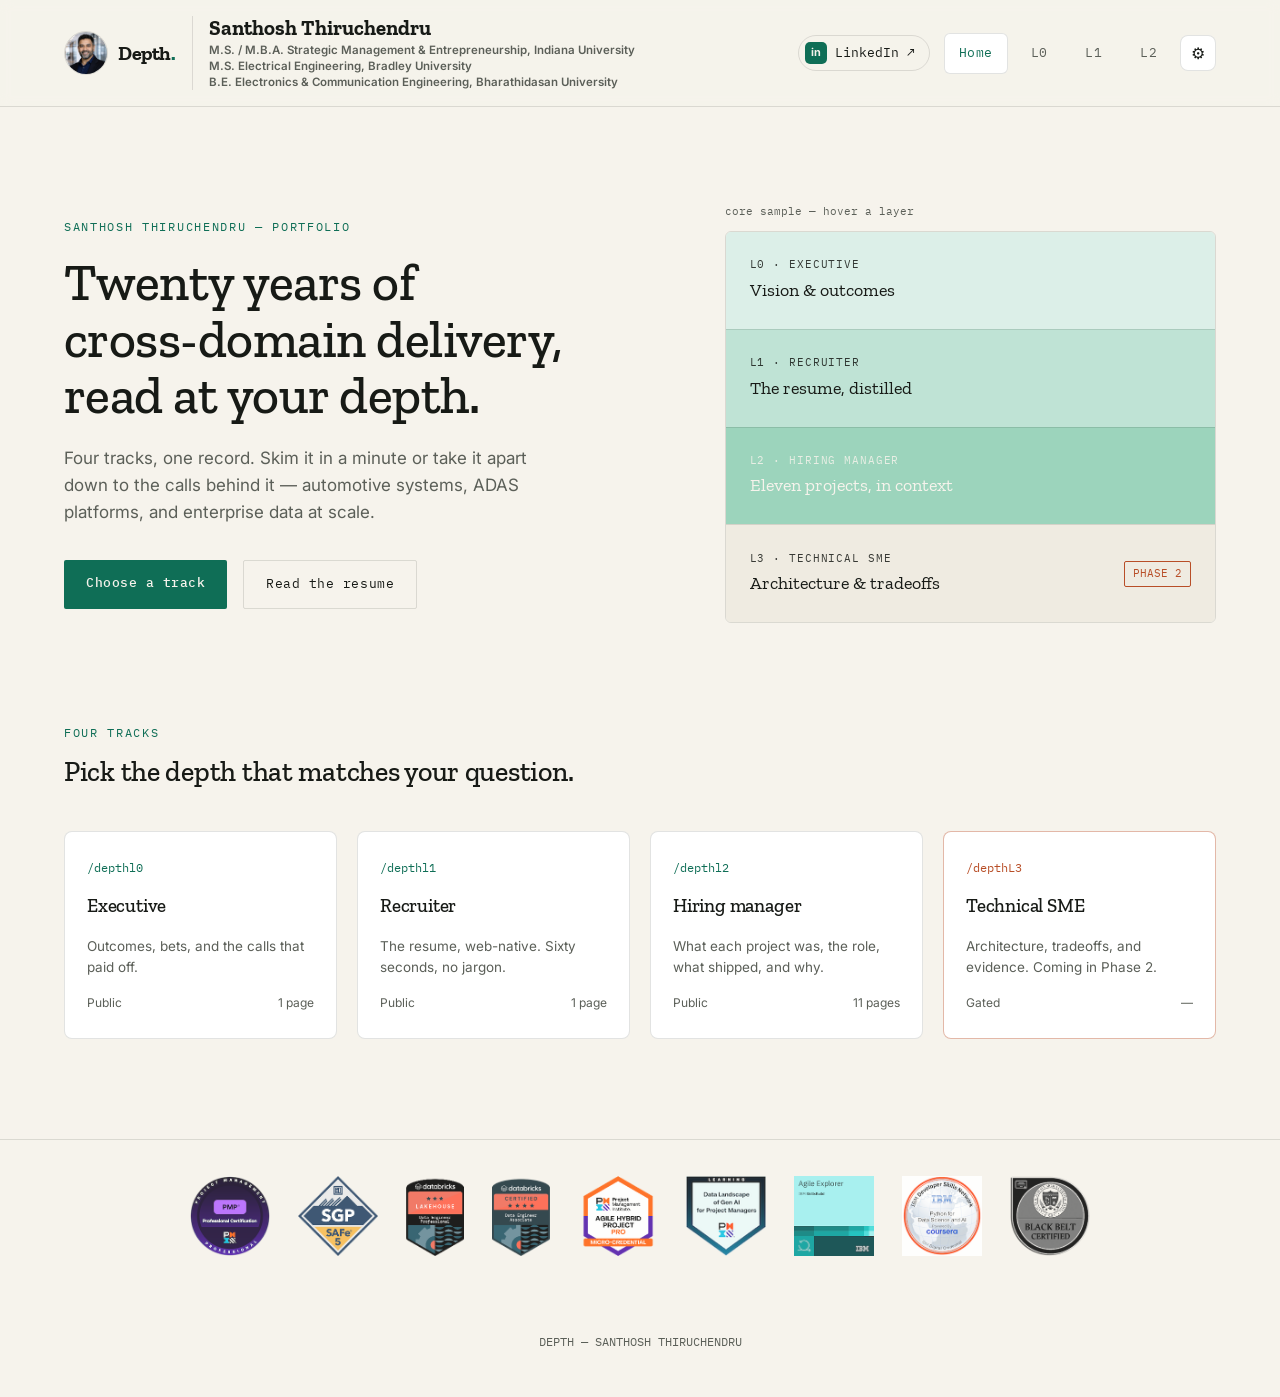
==== commit d4411b11: "Standardize URL paths to lowercase Rename depth portal routes from camelCase (depthL0/L1/L2) to lowe" ====
--- a/index.html
+++ b/index.html
@@ -31,9 +31,9 @@
     <a class="nav-linkedin" href="https://linkedin.com/in/s-thiru" target="_blank" rel="noopener"><span class="li-icon">in</span><span>LinkedIn &#8599;</span></a>
     <div class="navlinks">
     <a class="tab" href="/" aria-current="true">Home</a>
-    <a class="tab" href="/depthL0/">L0</a>
-    <a class="tab" href="/depthL1/">L1</a>
-    <a class="tab" href="/depthL2/">L2</a>
+    <a class="tab" href="/depthl0/">L0</a>
+    <a class="tab" href="/depthl1/">L1</a>
+    <a class="tab" href="/depthl2/">L2</a>
     <button class="gearbtn" id="gearbtn" aria-label="Open display settings" aria-expanded="false">⚙</button>
     </div>
   </div>
@@ -79,16 +79,16 @@
     <h1>Twenty years of<br>cross-domain delivery,<br>read at your depth.</h1>
     <p>Four tracks, one record. Skim it in a minute or take it apart down to the calls behind it — automotive systems, ADAS platforms, and enterprise data at scale.</p>
     <div class="ctarow">
-      <a class="btn btn-primary" href="/depthL0/">Choose a track</a>
-      <a class="btn btn-ghost" href="/depthL1/">Read the resume</a>
+      <a class="btn btn-primary" href="/depthl0/">Choose a track</a>
+      <a class="btn btn-ghost" href="/depthl1/">Read the resume</a>
     </div>
   </div>
   <div class="core">
     <div class="core-label">core sample — hover a layer</div>
     <div class="strata">
-      <a class="band band-0" href="/depthL0/"><div><div class="tag">L0 · EXECUTIVE</div><div class="name">Vision &amp; outcomes</div></div></a>
-      <a class="band band-1" href="/depthL1/"><div><div class="tag">L1 · RECRUITER</div><div class="name">The resume, distilled</div></div></a>
-      <a class="band band-2" href="/depthL2/"><div><div class="tag">L2 · HIRING MANAGER</div><div class="name">Eleven projects, in context</div></div></a>
+      <a class="band band-0" href="/depthl0/"><div><div class="tag">L0 · EXECUTIVE</div><div class="name">Vision &amp; outcomes</div></div></a>
+      <a class="band band-1" href="/depthl1/"><div><div class="tag">L1 · RECRUITER</div><div class="name">The resume, distilled</div></div></a>
+      <a class="band band-2" href="/depthl2/"><div><div class="tag">L2 · HIRING MANAGER</div><div class="name">Eleven projects, in context</div></div></a>
       <div class="band band-3"><div><div class="tag">L3 · TECHNICAL SME</div><div class="name">Architecture &amp; tradeoffs</div></div><div class="lock">PHASE 2</div></div>
     </div>
   </div>
@@ -97,9 +97,9 @@
 <section class="tracks">
   <div class="sectionhead"><div class="eyebrow">Four tracks</div><h2>Pick the depth that matches your question.</h2></div>
   <div class="cardgrid">
-    <a class="card" href="/depthL0/"><div class="path">/depthL0</div><h3>Executive</h3><p>Outcomes, bets, and the calls that paid off.</p><div class="foot"><span>Public</span><span>1 page</span></div></a>
-    <a class="card" href="/depthL1/"><div class="path">/depthL1</div><h3>Recruiter</h3><p>The resume, web-native. Sixty seconds, no jargon.</p><div class="foot"><span>Public</span><span>1 page</span></div></a>
-    <a class="card" href="/depthL2/"><div class="path">/depthL2</div><h3>Hiring manager</h3><p>What each project was, the role, what shipped, and why.</p><div class="foot"><span>Public</span><span>11 pages</span></div></a>
+    <a class="card" href="/depthl0/"><div class="path">/depthl0</div><h3>Executive</h3><p>Outcomes, bets, and the calls that paid off.</p><div class="foot"><span>Public</span><span>1 page</span></div></a>
+    <a class="card" href="/depthl1/"><div class="path">/depthl1</div><h3>Recruiter</h3><p>The resume, web-native. Sixty seconds, no jargon.</p><div class="foot"><span>Public</span><span>1 page</span></div></a>
+    <a class="card" href="/depthl2/"><div class="path">/depthl2</div><h3>Hiring manager</h3><p>What each project was, the role, what shipped, and why.</p><div class="foot"><span>Public</span><span>11 pages</span></div></a>
     <div class="card gated"><div class="path">/depthL3</div><h3>Technical SME</h3><p>Architecture, tradeoffs, and evidence. Coming in Phase 2.</p><div class="foot"><span>Gated</span><span>—</span></div></div>
   </div>
 </section>
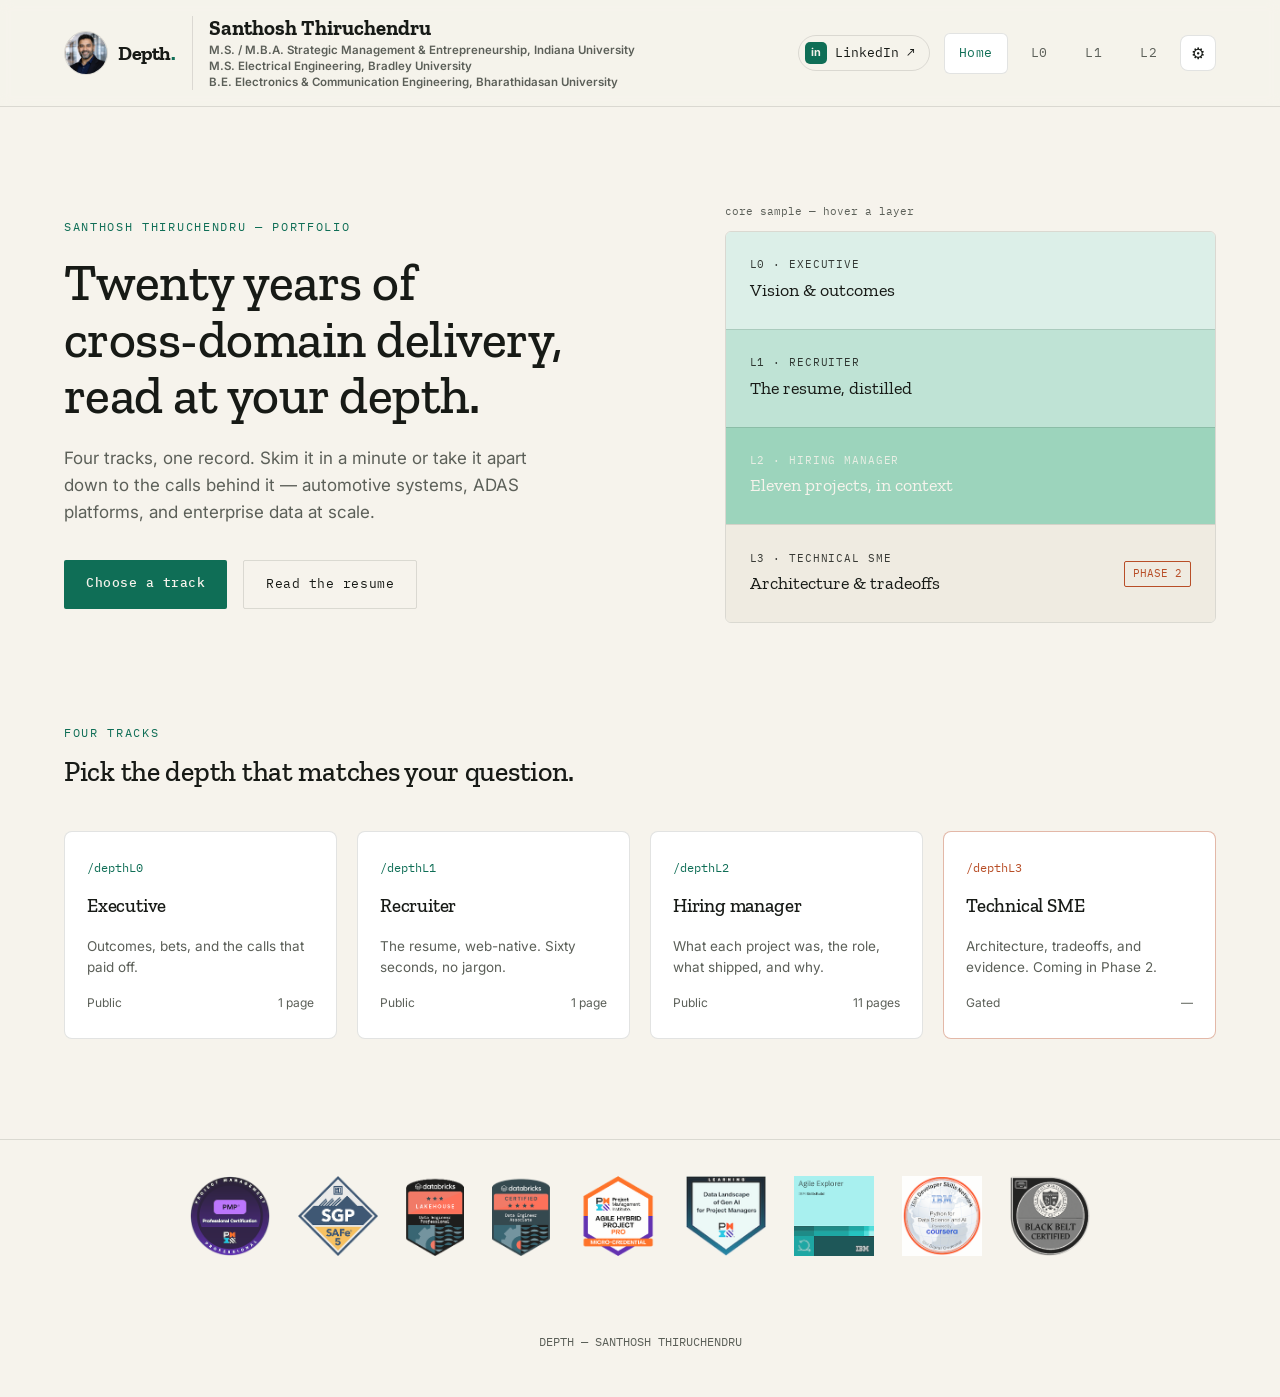
==== commit 78cb06fb: "Standardize routes to uppercase camelCase Rename all Depth routes from lowercase (depthl0/1/2) to up" ====
--- a/index.html
+++ b/index.html
@@ -31,9 +31,9 @@
     <a class="nav-linkedin" href="https://linkedin.com/in/s-thiru" target="_blank" rel="noopener"><span class="li-icon">in</span><span>LinkedIn &#8599;</span></a>
     <div class="navlinks">
     <a class="tab" href="/" aria-current="true">Home</a>
-    <a class="tab" href="/depthl0/">L0</a>
-    <a class="tab" href="/depthl1/">L1</a>
-    <a class="tab" href="/depthl2/">L2</a>
+    <a class="tab" href="/depthL0/">L0</a>
+    <a class="tab" href="/depthL1/">L1</a>
+    <a class="tab" href="/depthL2/">L2</a>
     <button class="gearbtn" id="gearbtn" aria-label="Open display settings" aria-expanded="false">⚙</button>
     </div>
   </div>
@@ -79,16 +79,16 @@
     <h1>Twenty years of<br>cross-domain delivery,<br>read at your depth.</h1>
     <p>Four tracks, one record. Skim it in a minute or take it apart down to the calls behind it — automotive systems, ADAS platforms, and enterprise data at scale.</p>
     <div class="ctarow">
-      <a class="btn btn-primary" href="/depthl0/">Choose a track</a>
-      <a class="btn btn-ghost" href="/depthl1/">Read the resume</a>
+      <a class="btn btn-primary" href="/depthL0/">Choose a track</a>
+      <a class="btn btn-ghost" href="/depthL1/">Read the resume</a>
     </div>
   </div>
   <div class="core">
     <div class="core-label">core sample — hover a layer</div>
     <div class="strata">
-      <a class="band band-0" href="/depthl0/"><div><div class="tag">L0 · EXECUTIVE</div><div class="name">Vision &amp; outcomes</div></div></a>
-      <a class="band band-1" href="/depthl1/"><div><div class="tag">L1 · RECRUITER</div><div class="name">The resume, distilled</div></div></a>
-      <a class="band band-2" href="/depthl2/"><div><div class="tag">L2 · HIRING MANAGER</div><div class="name">Eleven projects, in context</div></div></a>
+      <a class="band band-0" href="/depthL0/"><div><div class="tag">L0 · EXECUTIVE</div><div class="name">Vision &amp; outcomes</div></div></a>
+      <a class="band band-1" href="/depthL1/"><div><div class="tag">L1 · RECRUITER</div><div class="name">The resume, distilled</div></div></a>
+      <a class="band band-2" href="/depthL2/"><div><div class="tag">L2 · HIRING MANAGER</div><div class="name">Eleven projects, in context</div></div></a>
       <div class="band band-3"><div><div class="tag">L3 · TECHNICAL SME</div><div class="name">Architecture &amp; tradeoffs</div></div><div class="lock">PHASE 2</div></div>
     </div>
   </div>
@@ -97,9 +97,9 @@
 <section class="tracks">
   <div class="sectionhead"><div class="eyebrow">Four tracks</div><h2>Pick the depth that matches your question.</h2></div>
   <div class="cardgrid">
-    <a class="card" href="/depthl0/"><div class="path">/depthl0</div><h3>Executive</h3><p>Outcomes, bets, and the calls that paid off.</p><div class="foot"><span>Public</span><span>1 page</span></div></a>
-    <a class="card" href="/depthl1/"><div class="path">/depthl1</div><h3>Recruiter</h3><p>The resume, web-native. Sixty seconds, no jargon.</p><div class="foot"><span>Public</span><span>1 page</span></div></a>
-    <a class="card" href="/depthl2/"><div class="path">/depthl2</div><h3>Hiring manager</h3><p>What each project was, the role, what shipped, and why.</p><div class="foot"><span>Public</span><span>11 pages</span></div></a>
+    <a class="card" href="/depthL0/"><div class="path">/depthL0</div><h3>Executive</h3><p>Outcomes, bets, and the calls that paid off.</p><div class="foot"><span>Public</span><span>1 page</span></div></a>
+    <a class="card" href="/depthL1/"><div class="path">/depthL1</div><h3>Recruiter</h3><p>The resume, web-native. Sixty seconds, no jargon.</p><div class="foot"><span>Public</span><span>1 page</span></div></a>
+    <a class="card" href="/depthL2/"><div class="path">/depthL2</div><h3>Hiring manager</h3><p>What each project was, the role, what shipped, and why.</p><div class="foot"><span>Public</span><span>11 pages</span></div></a>
     <div class="card gated"><div class="path">/depthL3</div><h3>Technical SME</h3><p>Architecture, tradeoffs, and evidence. Coming in Phase 2.</p><div class="foot"><span>Gated</span><span>—</span></div></div>
   </div>
 </section>
